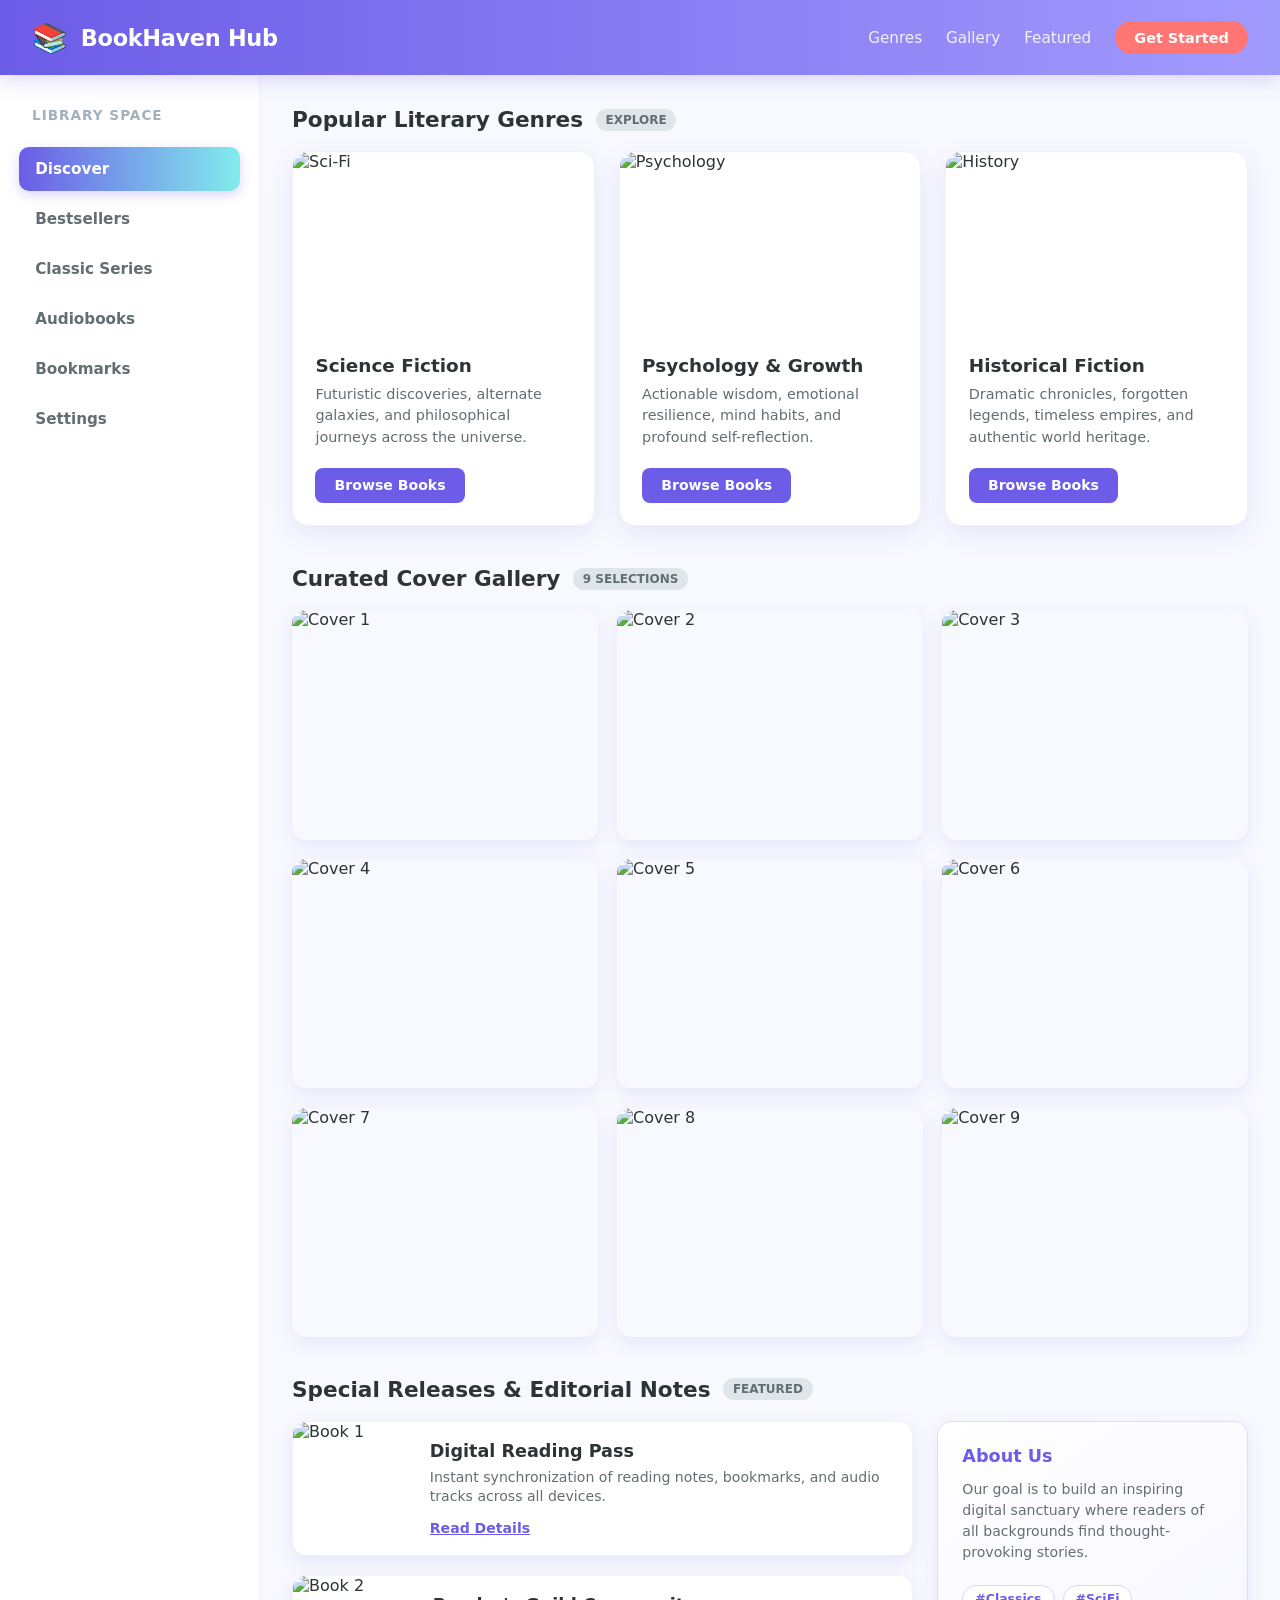
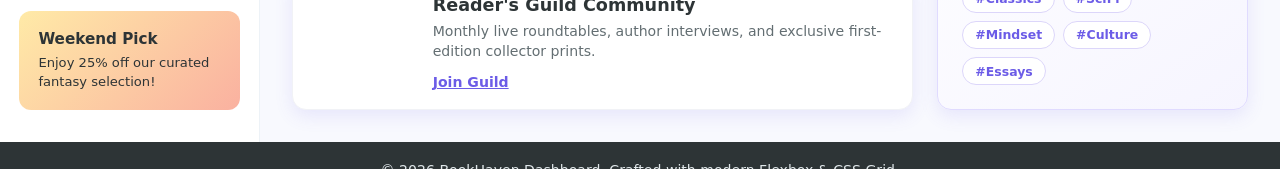
==== index.html @ 2b05bf08 "Create index.html with redirect to dashboard Add index.html for redirecting to BookHaven Dashboard" ====
<!DOCTYPE html>
<html lang="en">
<head>
  <meta charset="UTF-8">
  <meta http-equiv="refresh" content="0; url=task4-portfolio/">
  <title>BookHaven</title>
</head>
<body>
  <p>Redirecting to <a href="task4-portfolio/">BookHaven Dashboard</a>...</p>
</body>
</html>
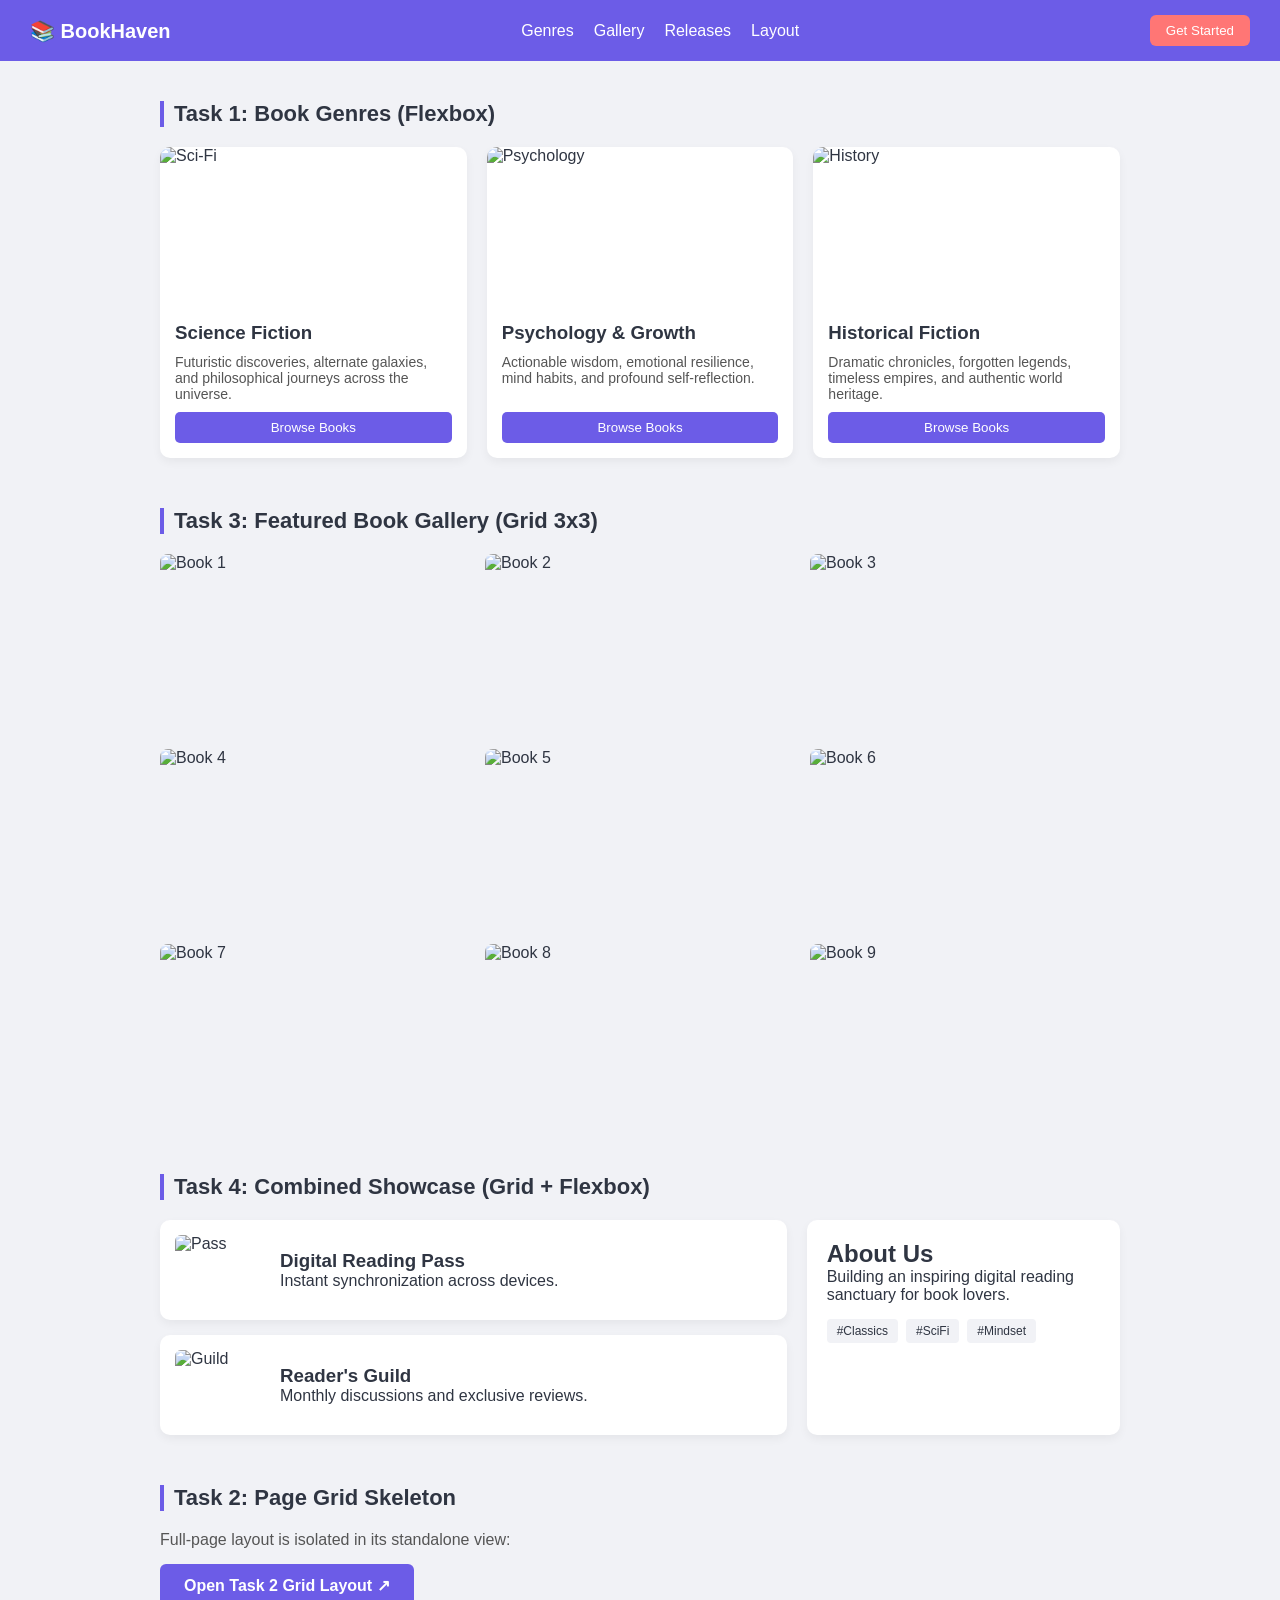
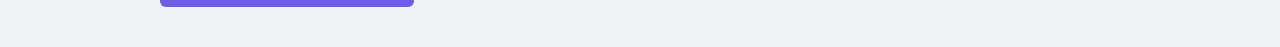
==== commit 7f8244b7: "feat: show all tasks together on the main dashboard" ====
--- a/index.html
+++ b/index.html
@@ -2,10 +2,143 @@
 <html lang="en">
 <head>
   <meta charset="UTF-8">
-  <meta http-equiv="refresh" content="0; url=task4-portfolio/">
-  <title>BookHaven</title>
+  <meta name="viewport" content="width=device-width, initial-scale=1.0">
+  <title>BookHaven — All Tasks Dashboard</title>
+  <link rel="stylesheet" href="style.css">
 </head>
 <body>
-  <p>Redirecting to <a href="task4-portfolio/">BookHaven Dashboard</a>...</p>
+
+  <!-- TASK 0: Navigation Bar -->
+  <header class="navbar">
+    <div class="logo">📚 BookHaven</div>
+    <nav class="nav-links">
+      <a href="#genres">Genres</a>
+      <a href="#gallery">Gallery</a>
+      <a href="#releases">Releases</a>
+      <a href="#layout">Layout</a>
+    </nav>
+    <button class="nav-btn">Get Started</button>
+  </header>
+
+  <div class="page-container">
+
+    <!-- TASK 1: Genre Cards -->
+    <section id="genres" class="section-block">
+      <h2 class="section-title">Task 1: Book Genres (Flexbox)</h2>
+      <div class="cards-container">
+        <div class="card">
+          <img src="https://images.unsplash.com/photo-1451187580459-43490279c0fa?w=600&auto=format&fit=crop" alt="Sci-Fi">
+          <div class="card-body">
+            <h3>Science Fiction</h3>
+            <p>Futuristic discoveries, alternate galaxies, and philosophical journeys across the universe.</p>
+            <button>Browse Books</button>
+          </div>
+        </div>
+
+        <div class="card">
+          <img src="https://images.unsplash.com/photo-1544716278-ca5e3f4abd8c?w=600&auto=format&fit=crop" alt="Psychology">
+          <div class="card-body">
+            <h3>Psychology & Growth</h3>
+            <p>Actionable wisdom, emotional resilience, mind habits, and profound self-reflection.</p>
+            <button>Browse Books</button>
+          </div>
+        </div>
+
+        <div class="card">
+          <img src="https://images.unsplash.com/photo-1512820790803-83ca734da794?w=600&auto=format&fit=crop" alt="History">
+          <div class="card-body">
+            <h3>Historical Fiction</h3>
+            <p>Dramatic chronicles, forgotten legends, timeless empires, and authentic world heritage.</p>
+            <button>Browse Books</button>
+          </div>
+        </div>
+      </div>
+    </section>
+
+    <!-- TASK 3: Book Gallery 3x3 -->
+    <section id="gallery" class="section-block">
+      <h2 class="section-title">Task 3: Featured Book Gallery (Grid 3x3)</h2>
+      <div class="gallery-container">
+        <div class="gallery-item">
+          <img src="https://images.unsplash.com/photo-1544716278-ca5e3f4abd8c?w=500" alt="Book 1">
+          <div class="overlay"><span>Great Expectations</span></div>
+        </div>
+        <div class="gallery-item">
+          <img src="https://images.unsplash.com/photo-1512820790803-83ca734da794?w=500" alt="Book 2">
+          <div class="overlay"><span>To Kill a Mockingbird</span></div>
+        </div>
+        <div class="gallery-item">
+          <img src="https://images.unsplash.com/photo-1544947950-fa07a98d237f?w=500&auto=format&fit=crop" alt="Book 3">
+          <div class="overlay"><span>The Great Gatsby</span></div>
+        </div>
+        <div class="gallery-item">
+          <img src="https://images.unsplash.com/photo-1497633762265-9d179a990aa6?w=500" alt="Book 4">
+          <div class="overlay"><span>Atomic Habits</span></div>
+        </div>
+        <div class="gallery-item">
+          <img src="https://images.unsplash.com/photo-1543002588-bfa74002ed7e?w=500" alt="Book 5">
+          <div class="overlay"><span>Sherlock Holmes</span></div>
+        </div>
+        <div class="gallery-item">
+          <img src="https://images.unsplash.com/photo-1524995997946-a1c2e315a42f?w=500" alt="Book 6">
+          <div class="overlay"><span>The Hobbit</span></div>
+        </div>
+        <div class="gallery-item">
+          <img src="https://images.unsplash.com/photo-1495446815901-a7297e633e8d?w=500" alt="Book 7">
+          <div class="overlay"><span>1984 by George Orwell</span></div>
+        </div>
+        <div class="gallery-item">
+          <img src="https://images.unsplash.com/photo-1456513080510-7bf3a84b82f8?w=500" alt="Book 8">
+          <div class="overlay"><span>The Little Prince</span></div>
+        </div>
+        <div class="gallery-item">
+          <img src="https://images.unsplash.com/photo-1476275466078-4007374efbbe?w=500" alt="Book 9">
+          <div class="overlay"><span>The Alchemist</span></div>
+        </div>
+      </div>
+    </section>
+
+    <!-- TASK 4: Combined Section -->
+    <section id="releases" class="section-block">
+      <h2 class="section-title">Task 4: Combined Showcase (Grid + Flexbox)</h2>
+      <div class="showcase-grid">
+        <div class="releases">
+          <div class="item-card">
+            <img src="https://images.unsplash.com/photo-1544716278-ca5e3f4abd8c?w=300&auto=format&fit=crop" alt="Pass">
+            <div>
+              <h3>Digital Reading Pass</h3>
+              <p>Instant synchronization across devices.</p>
+            </div>
+          </div>
+          <div class="item-card">
+            <img src="https://images.unsplash.com/photo-1512820790803-83ca734da794?w=300&auto=format&fit=crop" alt="Guild">
+            <div>
+              <h3>Reader's Guild</h3>
+              <p>Monthly discussions and exclusive reviews.</p>
+            </div>
+          </div>
+        </div>
+
+        <div class="about-card">
+          <h2>About Us</h2>
+          <p>Building an inspiring digital reading sanctuary for book lovers.</p>
+          <div class="tags">
+            <span>#Classics</span>
+            <span>#SciFi</span>
+            <span>#Mindset</span>
+          </div>
+        </div>
+      </div>
+    </section>
+
+    <!-- TASK 2: Layout Preview Link / Frame -->
+    <section id="layout" class="section-block">
+      <h2 class="section-title">Task 2: Page Grid Skeleton</h2>
+      <p class="layout-note">Full-page layout is isolated in its standalone view:</p>
+      <a class="layout-link-btn" href="task2-layout/" target="_blank">Open Task 2 Grid Layout ↗</a>
+    </section>
+
+  </div>
+
 </body>
-</html>
+</html>
--- a/style.css
+++ b/style.css
@@ -0,0 +1,225 @@
+* {
+  box-sizing: border-box;
+  margin: 0;
+  padding: 0;
+  font-family: sans-serif;
+}
+
+body {
+  background-color: #f1f2f6;
+  color: #2f3542;
+}
+
+/* NAVBAR (Task 0) */
+.navbar {
+  display: flex;
+  justify-content: space-between;
+  align-items: center;
+  background-color: #6c5ce7;
+  padding: 15px 30px;
+  color: white;
+  position: sticky;
+  top: 0;
+  z-index: 100;
+}
+
+.logo {
+  font-size: 20px;
+  font-weight: bold;
+}
+
+.nav-links {
+  display: flex;
+  gap: 20px;
+}
+
+.nav-links a {
+  color: white;
+  text-decoration: none;
+  font-weight: 500;
+}
+
+.nav-links a:hover {
+  opacity: 0.8;
+}
+
+.nav-btn {
+  background-color: #ff7675;
+  color: white;
+  border: none;
+  padding: 8px 16px;
+  border-radius: 6px;
+  cursor: pointer;
+}
+
+/* CONTAINER */
+.page-container {
+  max-width: 1000px;
+  margin: 0 auto;
+  padding: 40px 20px;
+  display: flex;
+  flex-direction: column;
+  gap: 50px;
+}
+
+.section-title {
+  margin-bottom: 20px;
+  font-size: 22px;
+  border-left: 4px solid #6c5ce7;
+  padding-left: 10px;
+}
+
+/* TASK 1: CARDS ROW */
+.cards-container {
+  display: flex;
+  gap: 20px;
+}
+
+.card {
+  flex: 1;
+  display: flex;
+  flex-direction: column;
+  background-color: white;
+  border-radius: 10px;
+  overflow: hidden;
+  box-shadow: 0 4px 10px rgba(0, 0, 0, 0.05);
+}
+
+.card img {
+  width: 100%;
+  height: 160px;
+  object-fit: cover;
+}
+
+.card-body {
+  padding: 15px;
+  display: flex;
+  flex-direction: column;
+  flex-grow: 1;
+}
+
+.card-body p {
+  flex-grow: 1;
+  margin: 10px 0;
+  color: #555;
+  font-size: 14px;
+}
+
+.card-body button {
+  background-color: #6c5ce7;
+  color: white;
+  border: none;
+  padding: 8px;
+  border-radius: 5px;
+  cursor: pointer;
+}
+
+/* TASK 3: GALLERY */
+.gallery-container {
+  display: grid;
+  grid-template-columns: repeat(3, 1fr);
+  gap: 15px;
+}
+
+.gallery-item {
+  position: relative;
+  height: 180px;
+  border-radius: 8px;
+  overflow: hidden;
+}
+
+.gallery-item img {
+  width: 100%;
+  height: 100%;
+  object-fit: cover;
+  display: block;
+}
+
+.overlay {
+  position: absolute;
+  top: 0;
+  left: 0;
+  width: 100%;
+  height: 100%;
+  background: rgba(0, 0, 0, 0.65);
+  color: white;
+  display: flex;
+  align-items: center;
+  justify-content: center;
+  text-align: center;
+  padding: 10px;
+  font-weight: bold;
+  opacity: 0;
+  transition: opacity 0.3s ease;
+}
+
+.gallery-item:hover .overlay {
+  opacity: 1;
+}
+
+/* TASK 4: COMBINED SECTION */
+.showcase-grid {
+  display: grid;
+  grid-template-columns: 2fr 1fr;
+  gap: 20px;
+}
+
+.releases {
+  display: flex;
+  flex-direction: column;
+  gap: 15px;
+}
+
+.item-card {
+  display: flex;
+  gap: 15px;
+  background: white;
+  padding: 15px;
+  border-radius: 10px;
+  align-items: center;
+  box-shadow: 0 4px 10px rgba(0, 0, 0, 0.05);
+}
+
+.item-card img {
+  width: 90px;
+  height: 70px;
+  object-fit: cover;
+  border-radius: 6px;
+}
+
+.about-card {
+  background: white;
+  padding: 20px;
+  border-radius: 10px;
+  box-shadow: 0 4px 10px rgba(0, 0, 0, 0.05);
+}
+
+.tags {
+  display: flex;
+  flex-wrap: wrap;
+  gap: 8px;
+  margin-top: 15px;
+}
+
+.tags span {
+  background-color: #f1f2f6;
+  padding: 5px 10px;
+  border-radius: 4px;
+  font-size: 12px;
+}
+
+/* TASK 2: LINK BUTTON */
+.layout-note {
+  margin-bottom: 15px;
+  color: #555;
+}
+
+.layout-link-btn {
+  display: inline-block;
+  background-color: #6c5ce7;
+  color: white;
+  text-decoration: none;
+  padding: 12px 24px;
+  border-radius: 6px;
+  font-weight: bold;
+}
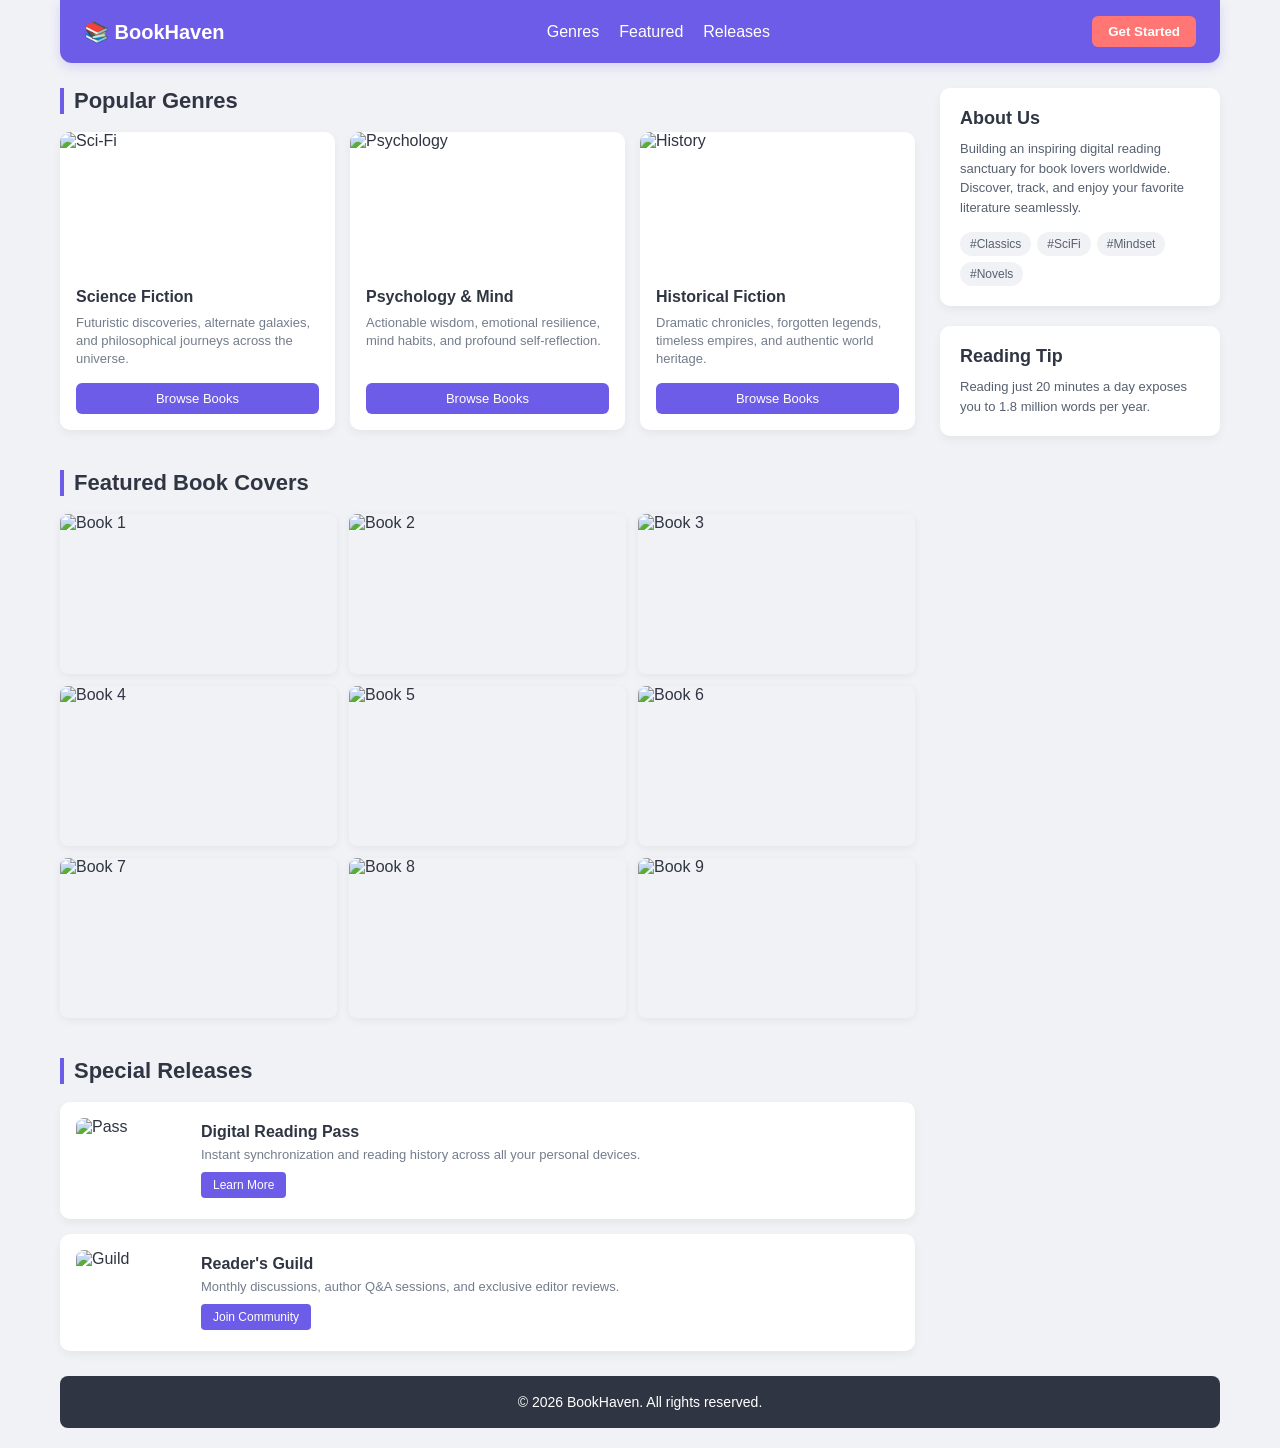
==== commit a5c1c774: "feat: complete unified dashboard layout" ====
--- a/index.html
+++ b/index.html
@@ -3,140 +3,143 @@
 <head>
   <meta charset="UTF-8">
   <meta name="viewport" content="width=device-width, initial-scale=1.0">
-  <title>BookHaven — All Tasks Dashboard</title>
+  <title>BookHaven — Digital Reading Sanctuary</title>
   <link rel="stylesheet" href="style.css">
 </head>
 <body>
+  <div class="site-layout">
+    <header class="header">
+      <div class="logo">📚 BookHaven</div>
+      <nav class="nav-links">
+        <a href="#genres">Genres</a>
+        <a href="#gallery">Featured</a>
+        <a href="#projects">Releases</a>
+      </nav>
+      <button class="nav-btn">Get Started</button>
+    </header>
 
-  <!-- TASK 0: Navigation Bar -->
-  <header class="navbar">
-    <div class="logo">📚 BookHaven</div>
-    <nav class="nav-links">
-      <a href="#genres">Genres</a>
-      <a href="#gallery">Gallery</a>
-      <a href="#releases">Releases</a>
-      <a href="#layout">Layout</a>
-    </nav>
-    <button class="nav-btn">Get Started</button>
-  </header>
-
-  <div class="page-container">
-
-    <!-- TASK 1: Genre Cards -->
-    <section id="genres" class="section-block">
-      <h2 class="section-title">Task 1: Book Genres (Flexbox)</h2>
-      <div class="cards-container">
-        <div class="card">
-          <img src="https://images.unsplash.com/photo-1451187580459-43490279c0fa?w=600&auto=format&fit=crop" alt="Sci-Fi">
-          <div class="card-body">
-            <h3>Science Fiction</h3>
-            <p>Futuristic discoveries, alternate galaxies, and philosophical journeys across the universe.</p>
-            <button>Browse Books</button>
-          </div>
-        </div>
-
-        <div class="card">
-          <img src="https://images.unsplash.com/photo-1544716278-ca5e3f4abd8c?w=600&auto=format&fit=crop" alt="Psychology">
-          <div class="card-body">
-            <h3>Psychology & Growth</h3>
-            <p>Actionable wisdom, emotional resilience, mind habits, and profound self-reflection.</p>
-            <button>Browse Books</button>
-          </div>
-        </div>
-
-        <div class="card">
-          <img src="https://images.unsplash.com/photo-1512820790803-83ca734da794?w=600&auto=format&fit=crop" alt="History">
-          <div class="card-body">
-            <h3>Historical Fiction</h3>
-            <p>Dramatic chronicles, forgotten legends, timeless empires, and authentic world heritage.</p>
-            <button>Browse Books</button>
-          </div>
-        </div>
-      </div>
-    </section>
-
-    <!-- TASK 3: Book Gallery 3x3 -->
-    <section id="gallery" class="section-block">
-      <h2 class="section-title">Task 3: Featured Book Gallery (Grid 3x3)</h2>
-      <div class="gallery-container">
-        <div class="gallery-item">
-          <img src="https://images.unsplash.com/photo-1544716278-ca5e3f4abd8c?w=500" alt="Book 1">
-          <div class="overlay"><span>Great Expectations</span></div>
-        </div>
-        <div class="gallery-item">
-          <img src="https://images.unsplash.com/photo-1512820790803-83ca734da794?w=500" alt="Book 2">
-          <div class="overlay"><span>To Kill a Mockingbird</span></div>
-        </div>
-        <div class="gallery-item">
-          <img src="https://images.unsplash.com/photo-1544947950-fa07a98d237f?w=500&auto=format&fit=crop" alt="Book 3">
-          <div class="overlay"><span>The Great Gatsby</span></div>
-        </div>
-        <div class="gallery-item">
-          <img src="https://images.unsplash.com/photo-1497633762265-9d179a990aa6?w=500" alt="Book 4">
-          <div class="overlay"><span>Atomic Habits</span></div>
-        </div>
-        <div class="gallery-item">
-          <img src="https://images.unsplash.com/photo-1543002588-bfa74002ed7e?w=500" alt="Book 5">
-          <div class="overlay"><span>Sherlock Holmes</span></div>
-        </div>
-        <div class="gallery-item">
-          <img src="https://images.unsplash.com/photo-1524995997946-a1c2e315a42f?w=500" alt="Book 6">
-          <div class="overlay"><span>The Hobbit</span></div>
-        </div>
-        <div class="gallery-item">
-          <img src="https://images.unsplash.com/photo-1495446815901-a7297e633e8d?w=500" alt="Book 7">
-          <div class="overlay"><span>1984 by George Orwell</span></div>
-        </div>
-        <div class="gallery-item">
-          <img src="https://images.unsplash.com/photo-1456513080510-7bf3a84b82f8?w=500" alt="Book 8">
-          <div class="overlay"><span>The Little Prince</span></div>
-        </div>
-        <div class="gallery-item">
-          <img src="https://images.unsplash.com/photo-1476275466078-4007374efbbe?w=500" alt="Book 9">
-          <div class="overlay"><span>The Alchemist</span></div>
-        </div>
-      </div>
-    </section>
-
-    <!-- TASK 4: Combined Section -->
-    <section id="releases" class="section-block">
-      <h2 class="section-title">Task 4: Combined Showcase (Grid + Flexbox)</h2>
-      <div class="showcase-grid">
-        <div class="releases">
-          <div class="item-card">
-            <img src="https://images.unsplash.com/photo-1544716278-ca5e3f4abd8c?w=300&auto=format&fit=crop" alt="Pass">
-            <div>
-              <h3>Digital Reading Pass</h3>
-              <p>Instant synchronization across devices.</p>
+    <main class="main-content">
+      
+      <section id="genres" class="section">
+        <h2 class="section-heading">Popular Genres</h2>
+        <div class="genre-cards">
+          <div class="card">
+            <img src="https://images.unsplash.com/photo-1451187580459-43490279c0fa?w=600&auto=format&fit=crop" alt="Sci-Fi">
+            <div class="card-body">
+              <h3>Science Fiction</h3>
+              <p>Futuristic discoveries, alternate galaxies, and philosophical journeys across the universe.</p>
+              <button>Browse Books</button>
             </div>
           </div>
-          <div class="item-card">
-            <img src="https://images.unsplash.com/photo-1512820790803-83ca734da794?w=300&auto=format&fit=crop" alt="Guild">
-            <div>
-              <h3>Reader's Guild</h3>
-              <p>Monthly discussions and exclusive reviews.</p>
+
+          <div class="card">
+            <img src="https://images.unsplash.com/photo-1544716278-ca5e3f4abd8c?w=600&auto=format&fit=crop" alt="Psychology">
+            <div class="card-body">
+              <h3>Psychology & Mind</h3>
+              <p>Actionable wisdom, emotional resilience, mind habits, and profound self-reflection.</p>
+              <button>Browse Books</button>
+            </div>
+          </div>
+
+          <div class="card">
+            <img src="https://images.unsplash.com/photo-1512820790803-83ca734da794?w=600&auto=format&fit=crop" alt="History">
+            <div class="card-body">
+              <h3>Historical Fiction</h3>
+              <p>Dramatic chronicles, forgotten legends, timeless empires, and authentic world heritage.</p>
+              <button>Browse Books</button>
             </div>
           </div>
         </div>
+      </section>
 
-        <div class="about-card">
-          <h2>About Us</h2>
-          <p>Building an inspiring digital reading sanctuary for book lovers.</p>
-          <div class="tags">
-            <span>#Classics</span>
-            <span>#SciFi</span>
-            <span>#Mindset</span>
+      <section id="gallery" class="section">
+        <h2 class="section-heading">Featured Book Covers</h2>
+        <div class="gallery-grid">
+          <div class="gallery-item">
+            <img src="https://images.unsplash.com/photo-1544716278-ca5e3f4abd8c?w=500" alt="Book 1">
+            <div class="overlay"><span>Great Expectations</span></div>
+          </div>
+          <div class="gallery-item">
+            <img src="https://images.unsplash.com/photo-1512820790803-83ca734da794?w=500" alt="Book 2">
+            <div class="overlay"><span>To Kill a Mockingbird</span></div>
+          </div>
+          <div class="gallery-item">
+            <img src="https://images.unsplash.com/photo-1544947950-fa07a98d237f?w=500&auto=format&fit=crop" alt="Book 3">
+            <div class="overlay"><span>The Great Gatsby</span></div>
+          </div>
+          <div class="gallery-item">
+            <img src="https://images.unsplash.com/photo-1497633762265-9d179a990aa6?w=500" alt="Book 4">
+            <div class="overlay"><span>Atomic Habits</span></div>
+          </div>
+          <div class="gallery-item">
+            <img src="https://images.unsplash.com/photo-1543002588-bfa74002ed7e?w=500" alt="Book 5">
+            <div class="overlay"><span>Sherlock Holmes</span></div>
+          </div>
+          <div class="gallery-item">
+            <img src="https://images.unsplash.com/photo-1524995997946-a1c2e315a42f?w=500" alt="Book 6">
+            <div class="overlay"><span>The Hobbit</span></div>
+          </div>
+          <div class="gallery-item">
+            <img src="https://images.unsplash.com/photo-1495446815901-a7297e633e8d?w=500" alt="Book 7">
+            <div class="overlay"><span>1984 by George Orwell</span></div>
+          </div>
+          <div class="gallery-item">
+            <img src="https://images.unsplash.com/photo-1456513080510-7bf3a84b82f8?w=500" alt="Book 8">
+            <div class="overlay"><span>The Little Prince</span></div>
+          </div>
+          <div class="gallery-item">
+            <img src="https://images.unsplash.com/photo-1476275466078-4007374efbbe?w=500" alt="Book 9">
+            <div class="overlay"><span>The Alchemist</span></div>
           </div>
         </div>
+      </section>
+
+      <section id="projects" class="section">
+        <h2 class="section-heading">Special Releases</h2>
+        <div class="project-list">
+          <div class="project-card">
+            <img src="https://images.unsplash.com/photo-1544716278-ca5e3f4abd8c?w=300" alt="Pass">
+            <div class="project-info">
+              <h3>Digital Reading Pass</h3>
+              <p>Instant synchronization and reading history across all your personal devices.</p>
+              <button>Learn More</button>
+            </div>
+          </div>
+
+          <div class="project-card">
+            <img src="https://images.unsplash.com/photo-1512820790803-83ca734da794?w=300" alt="Guild">
+            <div class="project-info">
+              <h3>Reader's Guild</h3>
+              <p>Monthly discussions, author Q&A sessions, and exclusive editor reviews.</p>
+              <button>Join Community</button>
+            </div>
+          </div>
+        </div>
+      </section>
+
+    </main>
+
+    <aside class="sidebar">
+      <div class="sidebar-box">
+        <h2>About Us</h2>
+        <p>Building an inspiring digital reading sanctuary for book lovers worldwide. Discover, track, and enjoy your favorite literature seamlessly.</p>
+        <div class="tags">
+          <span>#Classics</span>
+          <span>#SciFi</span>
+          <span>#Mindset</span>
+          <span>#Novels</span>
+        </div>
       </div>
-    </section>
 
-    <!-- TASK 2: Layout Preview Link / Frame -->
-    <section id="layout" class="section-block">
-      <h2 class="section-title">Task 2: Page Grid Skeleton</h2>
-      <p class="layout-note">Full-page layout is isolated in its standalone view:</p>
-      <a class="layout-link-btn" href="task2-layout/" target="_blank">Open Task 2 Grid Layout ↗</a>
-    </section>
+      <div class="sidebar-box">
+        <h3>Reading Tip</h3>
+        <p>Reading just 20 minutes a day exposes you to 1.8 million words per year.</p>
+      </div>
+    </aside>
+
+    <footer class="footer">
+      <p>&copy; 2026 BookHaven. All rights reserved.</p>
+    </footer>
 
   </div>
 
--- a/style.css
+++ b/style.css
@@ -4,45 +4,53 @@
   padding: 0;
   font-family: sans-serif;
 }
-
 body {
   background-color: #f1f2f6;
   color: #2f3542;
 }
-
-/* NAVBAR (Task 0) */
-.navbar {
+.site-layout {
+  display: grid;
+  min-height: 100vh;
+  grid-template-columns: 1fr 280px; /* Сол жақта контент еркін, оң жақта сайдбар 280px */
+  grid-template-rows: auto 1fr auto;
+  grid-template-areas:
+    "header  header"
+    "main    sidebar"
+    "footer  footer";
+  gap: 25px;
+  max-width: 1200px;
+  margin: 0 auto;
+  padding: 0 20px 20px;
+}
+.header {
+  grid-area: header;
   display: flex;
   justify-content: space-between;
   align-items: center;
   background-color: #6c5ce7;
-  padding: 15px 30px;
-  color: white;
-  position: sticky;
-  top: 0;
-  z-index: 100;
+  padding: 16px 24px;
+  color: white;
+  border-radius: 0 0 12px 12px;
+  box-shadow: 0 4px 12px rgba(108, 92, 231, 0.2);
 }
 
 .logo {
   font-size: 20px;
   font-weight: bold;
 }
-
 .nav-links {
   display: flex;
   gap: 20px;
 }
-
 .nav-links a {
   color: white;
   text-decoration: none;
   font-weight: 500;
-}
-
+  transition: opacity 0.2s;
+}
 .nav-links a:hover {
   opacity: 0.8;
 }
-
 .nav-btn {
   background-color: #ff7675;
   color: white;
@@ -50,91 +58,95 @@
   padding: 8px 16px;
   border-radius: 6px;
   cursor: pointer;
-}
-
-/* CONTAINER */
-.page-container {
-  max-width: 1000px;
-  margin: 0 auto;
-  padding: 40px 20px;
-  display: flex;
-  flex-direction: column;
-  gap: 50px;
-}
-
-.section-title {
-  margin-bottom: 20px;
+  font-weight: bold;
+}
+.main-content {
+  grid-area: main;
+  display: flex;
+  flex-direction: column;
+  gap: 40px;
+}
+.section-heading {
   font-size: 22px;
+  color: #2f3542;
+  margin-bottom: 18px;
   border-left: 4px solid #6c5ce7;
   padding-left: 10px;
 }
 
-/* TASK 1: CARDS ROW */
-.cards-container {
-  display: flex;
-  gap: 20px;
-}
-
+
+.genre-cards {
+  display: flex;
+  gap: 15px;
+}
 .card {
   flex: 1;
   display: flex;
   flex-direction: column;
-  background-color: white;
+  background: #ffffff;
   border-radius: 10px;
   overflow: hidden;
   box-shadow: 0 4px 10px rgba(0, 0, 0, 0.05);
-}
-
+  transition: transform 0.25s ease, box-shadow 0.25s ease; /* Критерий: Hover */
+}
+.card:hover {
+  transform: translateY(-6px);
+  box-shadow: 0 10px 20px rgba(0, 0, 0, 0.12);
+}
 .card img {
   width: 100%;
-  height: 160px;
+  height: 140px;
   object-fit: cover;
 }
-
 .card-body {
-  padding: 15px;
+  padding: 16px;
   display: flex;
   flex-direction: column;
   flex-grow: 1;
 }
-
+.card-body h3 {
+  font-size: 16px;
+  margin-bottom: 8px;
+}
 .card-body p {
   flex-grow: 1;
-  margin: 10px 0;
-  color: #555;
-  font-size: 14px;
-}
-
+  color: #747d8c;
+  font-size: 13px;
+  line-height: 1.4;
+  margin-bottom: 14px;
+}
 .card-body button {
   background-color: #6c5ce7;
   color: white;
   border: none;
   padding: 8px;
-  border-radius: 5px;
+  border-radius: 6px;
   cursor: pointer;
-}
-
-/* TASK 3: GALLERY */
-.gallery-container {
+  font-size: 13px;
+}
+
+.gallery-grid {
   display: grid;
   grid-template-columns: repeat(3, 1fr);
-  gap: 15px;
-}
-
+  gap: 12px;
+}
 .gallery-item {
   position: relative;
-  height: 180px;
+  height: 160px;
   border-radius: 8px;
   overflow: hidden;
-}
-
+  box-shadow: 0 2px 8px rgba(0, 0, 0, 0.06);
+  transition: box-shadow 0.3s ease;
+}
+.gallery-item:hover {
+  box-shadow: 0 8px 18px rgba(0, 0, 0, 0.2);
+}
 .gallery-item img {
   width: 100%;
   height: 100%;
   object-fit: cover;
   display: block;
 }
-
 .overlay {
   position: absolute;
   top: 0;
@@ -152,74 +164,98 @@
   opacity: 0;
   transition: opacity 0.3s ease;
 }
-
 .gallery-item:hover .overlay {
   opacity: 1;
 }
 
-/* TASK 4: COMBINED SECTION */
-.showcase-grid {
-  display: grid;
-  grid-template-columns: 2fr 1fr;
-  gap: 20px;
-}
-
-.releases {
+.project-list {
   display: flex;
   flex-direction: column;
   gap: 15px;
 }
-
-.item-card {
+.project-card {
   display: flex;
   gap: 15px;
-  background: white;
-  padding: 15px;
+  background: #ffffff;
+  padding: 16px;
   border-radius: 10px;
   align-items: center;
   box-shadow: 0 4px 10px rgba(0, 0, 0, 0.05);
 }
-
-.item-card img {
-  width: 90px;
-  height: 70px;
+.project-card img {
+  width: 110px;
+  height: 85px;
   object-fit: cover;
-  border-radius: 6px;
-}
-
-.about-card {
-  background: white;
+  border-radius: 8px;
+}
+.project-info {
+  display: flex;
+  flex-direction: column;
+  gap: 6px;
+}
+.project-info h3 {
+  font-size: 16px;
+  color: #2f3542;
+}
+.project-info p {
+  font-size: 13px;
+  color: #747d8c;
+}
+.project-info button {
+  align-self: flex-start;
+  margin-top: 4px;
+  background-color: #6c5ce7;
+  color: white;
+  border: none;
+  padding: 6px 12px;
+  border-radius: 4px;
+  cursor: pointer;
+  font-size: 12px;
+}
+
+.sidebar {
+  grid-area: sidebar;
+  display: flex;
+  flex-direction: column;
+  gap: 20px;
+}
+.sidebar-box {
+  background: #ffffff;
   padding: 20px;
   border-radius: 10px;
   box-shadow: 0 4px 10px rgba(0, 0, 0, 0.05);
 }
-
+.sidebar-box h2, .sidebar-box h3 {
+  color: #2f3542;
+  margin-bottom: 10px;
+  font-size: 18px;
+}
+.sidebar-box p {
+  font-size: 13px;
+  color: #57606f;
+  line-height: 1.5;
+}
 .tags {
   display: flex;
   flex-wrap: wrap;
-  gap: 8px;
+  gap: 6px;
   margin-top: 15px;
 }
-
 .tags span {
   background-color: #f1f2f6;
+  color: #57606f;
   padding: 5px 10px;
-  border-radius: 4px;
+  border-radius: 15px;
   font-size: 12px;
-}
-
-/* TASK 2: LINK BUTTON */
-.layout-note {
-  margin-bottom: 15px;
-  color: #555;
-}
-
-.layout-link-btn {
-  display: inline-block;
-  background-color: #6c5ce7;
-  color: white;
-  text-decoration: none;
-  padding: 12px 24px;
-  border-radius: 6px;
-  font-weight: bold;
+  font-weight: 500;
+}
+
+.footer {
+  grid-area: footer;
+  background-color: #2f3542;
+  color: white;
+  text-align: center;
+  padding: 18px;
+  border-radius: 8px;
+  font-size: 14px;
 }
